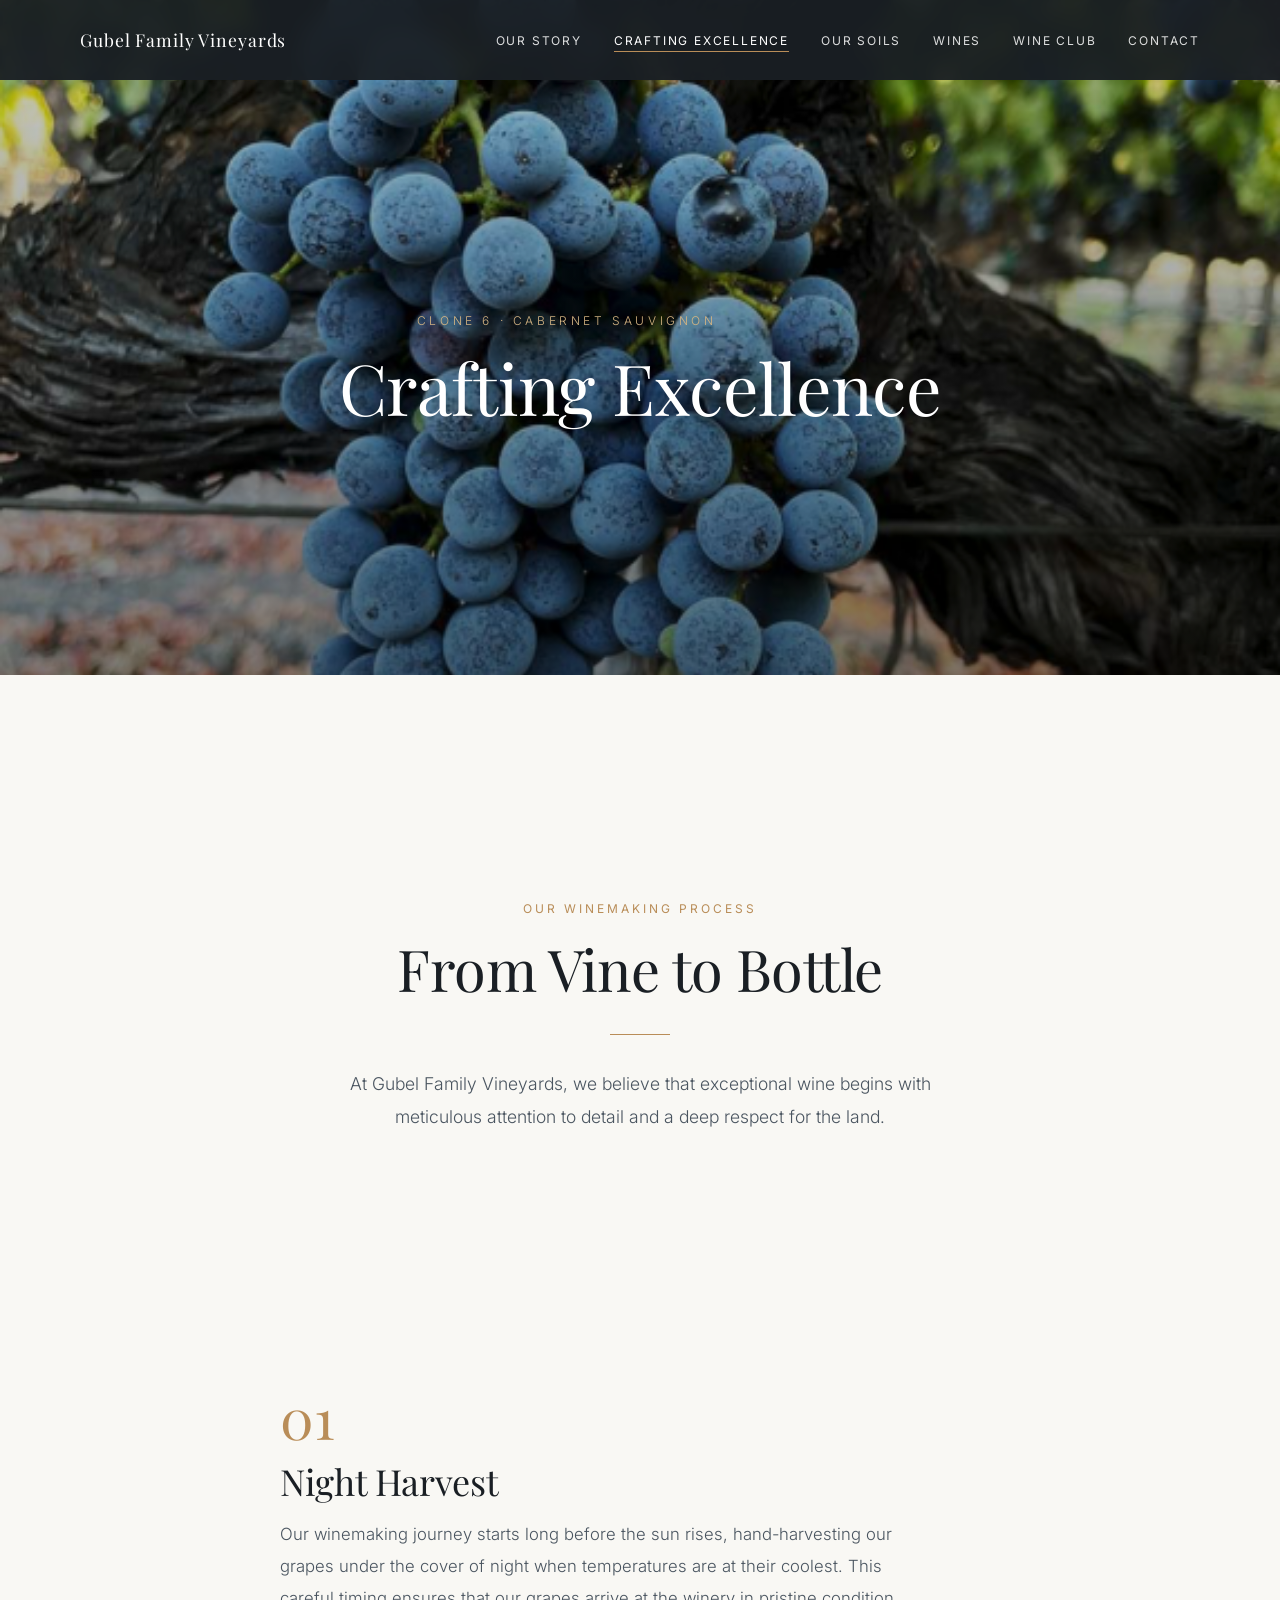
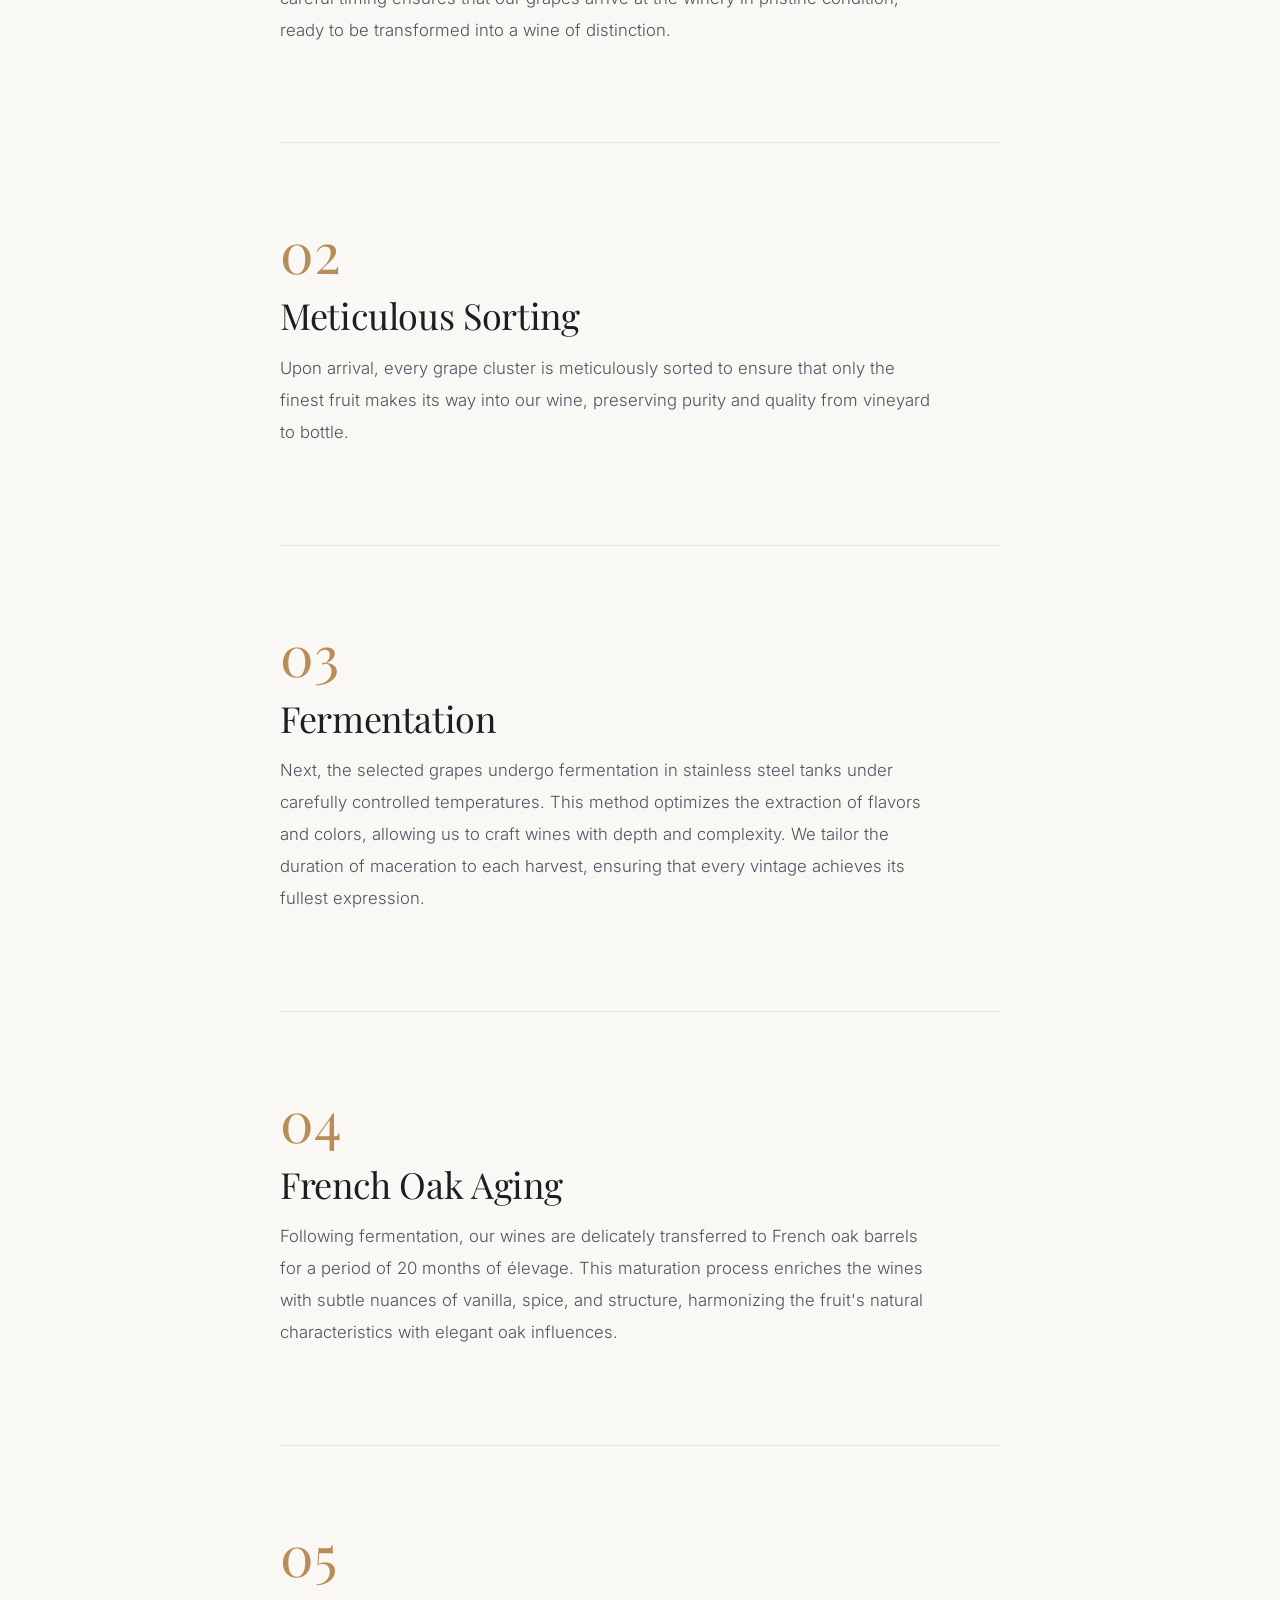
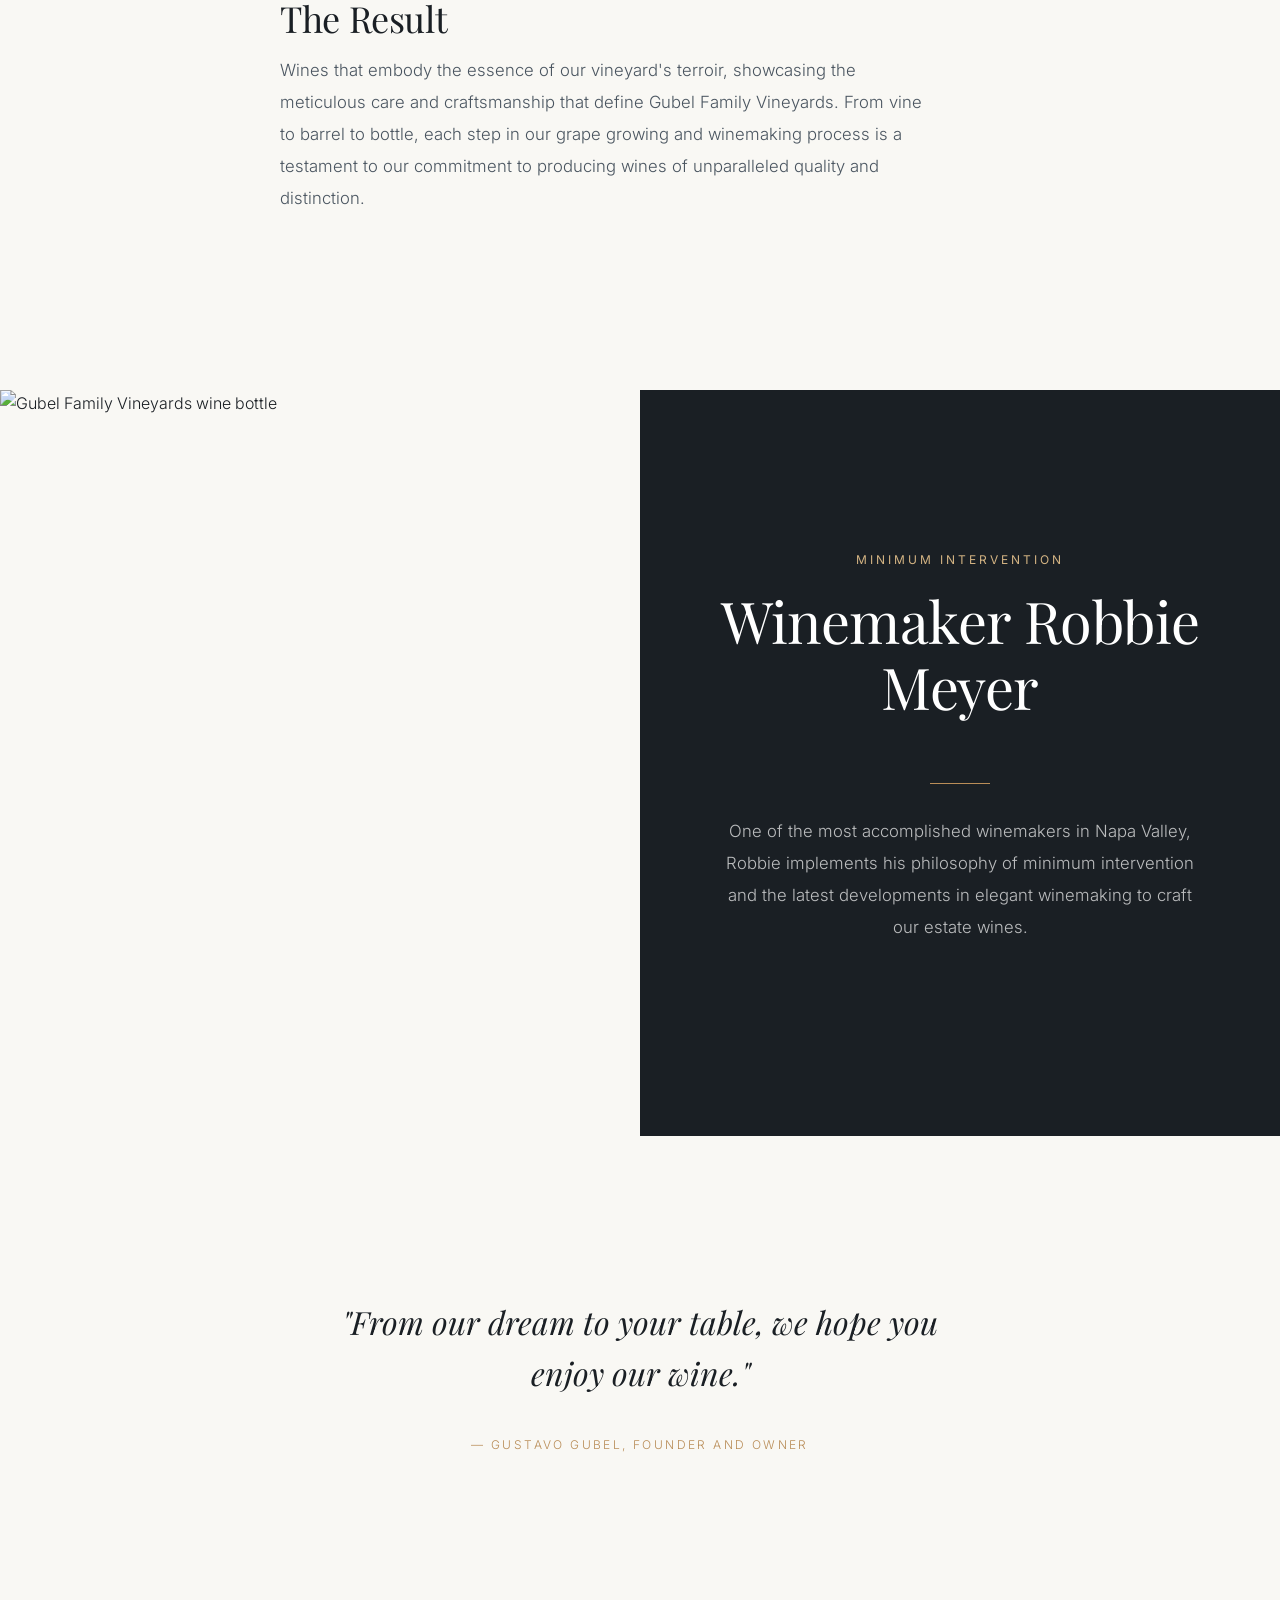
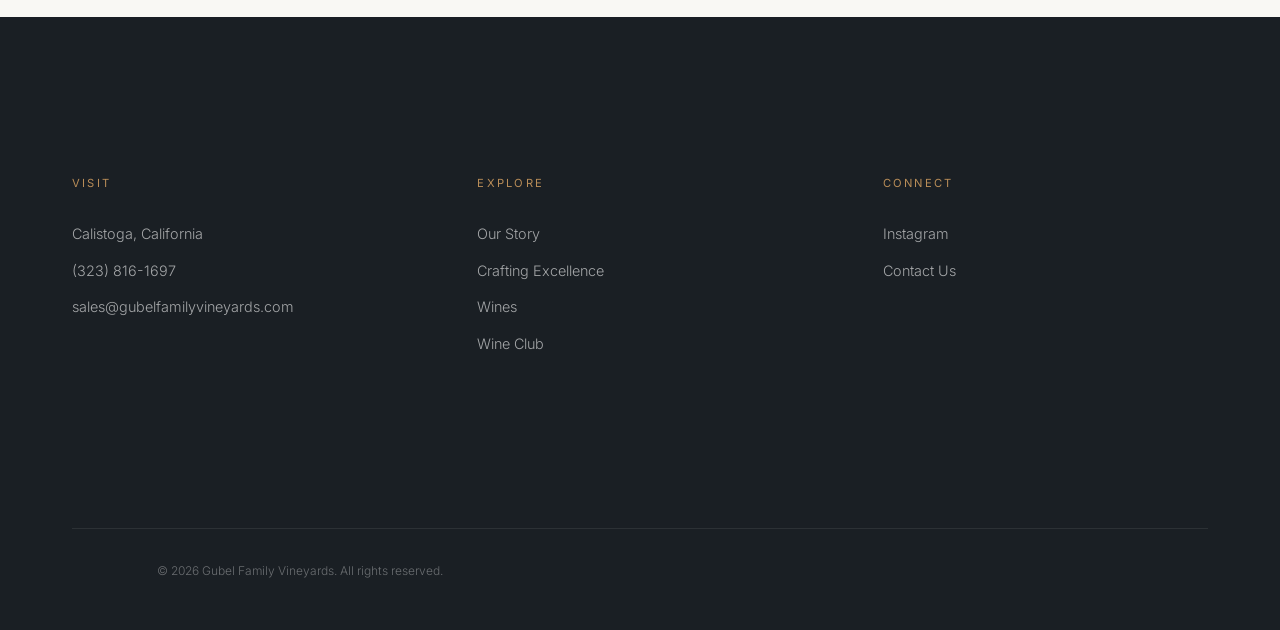
==== pages/crafting-excellence.html @ 37bc7af0 "Create crafting-excellence.html" ====
<!DOCTYPE html>
<html lang="en">
<head>
  <meta charset="UTF-8">
  <meta name="viewport" content="width=device-width, initial-scale=1.0">
  <title>Crafting Excellence | Gubel Family Vineyards — Calistoga, Napa Valley</title>
  <meta name="description" content="Our winemaking process — hand-harvested, meticulously sorted, fermented in stainless steel, and aged 20 months in French oak.">

  <meta property="og:title" content="Crafting Excellence | Gubel Family Vineyards">
  <meta property="og:description" content="Discover the meticulous winemaking process behind our Clone 6 Cabernet Sauvignon.">
  <meta property="og:type" content="website">

  <link rel="preconnect" href="https://fonts.googleapis.com">
  <link rel="preconnect" href="https://fonts.gstatic.com" crossorigin>
  <link href="https://fonts.googleapis.com/css2?family=Playfair+Display:ital,wght@0,400;0,700;1,400&family=Inter:wght@300;400;500&display=swap" rel="stylesheet">
  <link rel="stylesheet" href="../assets/css/style.css">
</head>
<body>

  <nav class="nav nav--scrolled" aria-label="Main navigation">
    <a href="../index.html" class="nav__logo">Gubel Family Vineyards</a>
    <ul class="nav__links">
      <li><a href="our-story.html" class="nav__link">Our Story</a></li>
      <li><a href="crafting-excellence.html" class="nav__link nav__link--active">Crafting Excellence</a></li>
      <li><a href="our-soils.html" class="nav__link">Our Soils</a></li>
      <li><a href="wines.html" class="nav__link">Wines</a></li>
      <li><a href="wine-club.html" class="nav__link">Wine Club</a></li>
      <li><a href="contact.html" class="nav__link">Contact</a></li>
    </ul>
    <button class="nav__toggle" aria-label="Open menu" aria-expanded="false">
      <span></span><span></span><span></span>
    </button>
  </nav>
  <div class="nav__mobile" aria-hidden="true">
    <a href="our-story.html" class="nav__link">Our Story</a>
    <a href="crafting-excellence.html" class="nav__link">Crafting Excellence</a>
    <a href="our-soils.html" class="nav__link">Our Soils</a>
    <a href="wines.html" class="nav__link">Wines</a>
    <a href="wine-club.html" class="nav__link">Wine Club</a>
    <a href="contact.html" class="nav__link">Contact</a>
  </div>

  <section class="page-hero">
    <div class="page-hero__bg" style="background-image: url('../grapes.png');"></div>
    <div class="page-hero__content" data-animate>
      <p class="hero__subtitle">Clone 6 &middot; Cabernet Sauvignon</p>
      <h1 class="page-hero__title">Crafting Excellence</h1>
    </div>
  </section>

  <main>
    <!-- Intro -->
    <section class="section section--large">
      <div class="container" data-animate>
        <div style="text-align: center; max-width: 650px; margin: 0 auto;">
          <span class="label">Our Winemaking Process</span>
          <h2>From Vine to Bottle</h2>
          <hr class="divider divider--center">
          <p style="font-size: 1.1rem; line-height: 1.9; color: var(--color-dark-light); margin: var(--space-md) auto;">At Gubel Family Vineyards, we believe that exceptional wine begins with meticulous attention to detail and a deep respect for the land.</p>
        </div>
      </div>
    </section>

    <!-- Process Steps -->
    <section class="section" style="padding-top: 0;">
      <div class="container">
        <div class="process-grid">

          <div class="process-step" data-animate>
            <div class="process-step__number">01</div>
            <h3 class="process-step__title">Night Harvest</h3>
            <p>Our winemaking journey starts long before the sun rises, hand-harvesting our grapes under the cover of night when temperatures are at their coolest. This careful timing ensures that our grapes arrive at the winery in pristine condition, ready to be transformed into a wine of distinction.</p>
          </div>

          <div class="process-step" data-animate>
            <div class="process-step__number">02</div>
            <h3 class="process-step__title">Meticulous Sorting</h3>
            <p>Upon arrival, every grape cluster is meticulously sorted to ensure that only the finest fruit makes its way into our wine, preserving purity and quality from vineyard to bottle.</p>
          </div>

          <div class="process-step" data-animate>
            <div class="process-step__number">03</div>
            <h3 class="process-step__title">Fermentation</h3>
            <p>Next, the selected grapes undergo fermentation in stainless steel tanks under carefully controlled temperatures. This method optimizes the extraction of flavors and colors, allowing us to craft wines with depth and complexity. We tailor the duration of maceration to each harvest, ensuring that every vintage achieves its fullest expression.</p>
          </div>

          <div class="process-step" data-animate>
            <div class="process-step__number">04</div>
            <h3 class="process-step__title">French Oak Aging</h3>
            <p>Following fermentation, our wines are delicately transferred to French oak barrels for a period of 20 months of élevage. This maturation process enriches the wines with subtle nuances of vanilla, spice, and structure, harmonizing the fruit's natural characteristics with elegant oak influences.</p>
          </div>

          <div class="process-step" data-animate>
            <div class="process-step__number">05</div>
            <h3 class="process-step__title">The Result</h3>
            <p>Wines that embody the essence of our vineyard's terroir, showcasing the meticulous care and craftsmanship that define Gubel Family Vineyards. From vine to barrel to bottle, each step in our grape growing and winemaking process is a testament to our commitment to producing wines of unparalleled quality and distinction.</p>
          </div>

        </div>
      </div>
    </section>

    <!-- Full-bleed image break -->
    <section class="editorial" data-animate>
      <div class="editorial__image" style="min-height: 500px;">
        <img src="../winebottle.png" alt="Gubel Family Vineyards wine bottle" loading="lazy">
      </div>
      <div class="editorial__content" style="background-color: var(--color-dark); color: var(--color-white); text-align: center; align-items: center;">
        <span class="label label--light">Minimum Intervention</span>
        <h2>Winemaker Robbie Meyer</h2>
        <hr class="divider divider--center">
        <p style="color: rgba(255,255,255,0.7); text-align: center;">One of the most accomplished winemakers in Napa Valley, Robbie implements his philosophy of minimum intervention and the latest developments in elegant winemaking to craft our estate wines.</p>
      </div>
    </section>

    <section class="section--quote">
      <div class="container" data-animate>
        <blockquote class="pullquote">
          <p>"From our dream to your table, we hope you enjoy our wine."</p>
          <cite>— Gustavo Gubel, Founder and Owner</cite>
        </blockquote>
      </div>
    </section>
  </main>

  <footer class="footer">
    <div class="container">
      <div class="footer__grid">
        <div>
          <h3 class="footer__heading">Visit</h3>
          <p class="footer__link">Calistoga, California</p>
          <a href="tel:+13238161697" class="footer__link">(323) 816-1697</a>
          <a href="mailto:sales@gubelfamilyvineyards.com" class="footer__link">sales@gubelfamilyvineyards.com</a>
        </div>
        <div>
          <h3 class="footer__heading">Explore</h3>
          <a href="our-story.html" class="footer__link">Our Story</a>
          <a href="crafting-excellence.html" class="footer__link">Crafting Excellence</a>
          <a href="wines.html" class="footer__link">Wines</a>
          <a href="wine-club.html" class="footer__link">Wine Club</a>
        </div>
        <div>
          <h3 class="footer__heading">Connect</h3>
          <a href="https://instagram.com/gubelfamilyvineyards" class="footer__link" target="_blank" rel="noopener">Instagram</a>
          <a href="contact.html" class="footer__link">Contact Us</a>
        </div>
      </div>
      <div class="footer__bottom">
        <p>&copy; 2026 Gubel Family Vineyards. All rights reserved.</p>
      </div>
    </div>
  </footer>

  <script src="../assets/js/main.js"></script>
</body>
</html>
---- assets/css/style.css ----
/* ============================================
   Gubel Family Vineyards — Global Styles
   Elevated luxury aesthetic inspired by
   Ridge, Trefethen, Baldacci, Hoopes, Barnett
   ============================================ */

/* --- Custom Properties --- */
:root {
  /* Brand Colors */
  --color-gold: #B98D58;
  --color-gold-light: #D4B483;
  --color-gold-dark: #96713F;
  --color-cream: #F9F8F4;
  --color-cream-dark: #F0EDE6;
  --color-dark: #1A1F24;
  --color-dark-light: #4A5560;
  --color-dark-medium: #2C353D;
  --color-white: #FFFFFF;
  --color-black: #000000;
  --color-border: rgba(0,0,0,0.08);

  /* Typography */
  --font-heading: 'Playfair Display', Georgia, serif;
  --font-body: 'Inter', -apple-system, BlinkMacSystemFont, sans-serif;

  /* Spacing — generous for luxury feel */
  --space-xs: 0.5rem;
  --space-sm: 1rem;
  --space-md: 2rem;
  --space-lg: 5rem;
  --space-xl: 10rem;
  --space-2xl: 14rem;

  /* Layout */
  --max-width: 1200px;
  --max-width-narrow: 720px;
  --max-width-wide: 1400px;
  --nav-height: 80px;

  /* Transitions */
  --ease-out: cubic-bezier(0.22, 1, 0.36, 1);
  --transition-slow: 0.8s var(--ease-out);
  --transition-medium: 0.5s var(--ease-out);
  --transition-fast: 0.3s ease;
}

/* --- Reset --- */
*,
*::before,
*::after {
  margin: 0;
  padding: 0;
  box-sizing: border-box;
}

html {
  font-size: 16px;
  scroll-behavior: smooth;
}

body {
  font-family: var(--font-body);
  font-weight: 300;
  color: var(--color-dark);
  background-color: var(--color-cream);
  line-height: 1.7;
  -webkit-font-smoothing: antialiased;
  -moz-osx-font-smoothing: grayscale;
}

img {
  max-width: 100%;
  height: auto;
  display: block;
}

a {
  color: inherit;
  text-decoration: none;
}

ul, ol {
  list-style: none;
}

/* --- Typography --- */
h1, h2, h3, h4, h5, h6 {
  font-family: var(--font-heading);
  font-weight: 400;
  line-height: 1.15;
  letter-spacing: -0.01em;
}

h1 { font-size: clamp(3rem, 6vw, 5.5rem); }
h2 { font-size: clamp(2.25rem, 4.5vw, 3.75rem); }
h3 { font-size: clamp(1.5rem, 3vw, 2.25rem); }

p {
  max-width: 65ch;
  margin-bottom: var(--space-sm);
}

/* --- Decorative Elements --- */
.divider {
  width: 60px;
  height: 1px;
  background-color: var(--color-gold);
  border: none;
  margin: var(--space-md) 0;
}

.divider--center {
  margin-left: auto;
  margin-right: auto;
}

.label {
  font-family: var(--font-body);
  font-size: 0.75rem;
  font-weight: 400;
  text-transform: uppercase;
  letter-spacing: 0.25em;
  color: var(--color-gold);
  display: block;
  margin-bottom: var(--space-sm);
}

.label--light {
  color: var(--color-gold-light);
}

/* --- Layout Utilities --- */
.container {
  width: 100%;
  max-width: var(--max-width);
  margin: 0 auto;
  padding: 0 var(--space-md);
}

.container--narrow {
  max-width: var(--max-width-narrow);
}

.container--wide {
  max-width: var(--max-width-wide);
}

.section {
  padding: var(--space-lg) 0;
}

.section--large {
  padding: var(--space-xl) 0;
}

/* --- Navigation --- */
.nav {
  position: fixed;
  top: 0;
  left: 0;
  right: 0;
  height: var(--nav-height);
  display: flex;
  align-items: center;
  justify-content: space-between;
  padding: 0 var(--space-md);
  background-color: transparent;
  z-index: 100;
  transition: background-color 0.4s ease, backdrop-filter 0.4s ease;
}

.nav--scrolled {
  background-color: rgba(26, 31, 36, 0.95);
  backdrop-filter: blur(10px);
  -webkit-backdrop-filter: blur(10px);
}

.nav__logo {
  font-family: var(--font-heading);
  font-size: 1.1rem;
  color: var(--color-white);
  letter-spacing: 0.05em;
  z-index: 101;
}

.nav__logo img {
  height: 45px;
}

.nav__links {
  display: none;
  gap: var(--space-md);
  align-items: center;
}

.nav__link {
  font-size: 0.75rem;
  font-weight: 400;
  text-transform: uppercase;
  letter-spacing: 0.15em;
  color: rgba(255,255,255,0.85);
  transition: color var(--transition-fast);
  position: relative;
}

.nav__link::after {
  content: '';
  position: absolute;
  bottom: -4px;
  left: 0;
  width: 0;
  height: 1px;
  background-color: var(--color-gold);
  transition: width var(--transition-fast);
}

.nav__link:hover,
.nav__link--active {
  color: var(--color-white);
}

.nav__link:hover::after,
.nav__link--active::after {
  width: 100%;
}

.nav__toggle {
  display: flex;
  flex-direction: column;
  gap: 6px;
  background: none;
  border: none;
  cursor: pointer;
  padding: var(--space-xs);
  z-index: 101;
}

.nav__toggle span {
  width: 24px;
  height: 1.5px;
  background-color: var(--color-white);
  transition: transform 0.4s ease, opacity 0.4s ease;
}

.nav__toggle--open span:nth-child(1) {
  transform: rotate(45deg) translate(5px, 5px);
}

.nav__toggle--open span:nth-child(2) {
  opacity: 0;
}

.nav__toggle--open span:nth-child(3) {
  transform: rotate(-45deg) translate(5px, -5px);
}

/* Mobile menu */
.nav__mobile {
  position: fixed;
  top: 0;
  left: 0;
  right: 0;
  bottom: 0;
  background-color: var(--color-dark);
  display: flex;
  flex-direction: column;
  align-items: center;
  justify-content: center;
  gap: var(--space-md);
  opacity: 0;
  visibility: hidden;
  transition: opacity 0.5s ease, visibility 0.5s ease;
  z-index: 99;
}

.nav__mobile--open {
  opacity: 1;
  visibility: visible;
}

.nav__mobile .nav__link {
  font-size: 1.25rem;
  letter-spacing: 0.2em;
  opacity: 0;
  transform: translateY(20px);
  transition: opacity 0.4s ease, transform 0.4s ease, color var(--transition-fast);
}

.nav__mobile--open .nav__link {
  opacity: 1;
  transform: translateY(0);
}

.nav__mobile--open .nav__link:nth-child(1) { transition-delay: 0.1s; }
.nav__mobile--open .nav__link:nth-child(2) { transition-delay: 0.15s; }
.nav__mobile--open .nav__link:nth-child(3) { transition-delay: 0.2s; }
.nav__mobile--open .nav__link:nth-child(4) { transition-delay: 0.25s; }
.nav__mobile--open .nav__link:nth-child(5) { transition-delay: 0.3s; }
.nav__mobile--open .nav__link:nth-child(6) { transition-delay: 0.35s; }
.nav__mobile--open .nav__link:nth-child(7) { transition-delay: 0.4s; }

/* --- Buttons --- */
.btn {
  display: inline-block;
  padding: 1rem 2.5rem;
  font-family: var(--font-body);
  font-size: 0.7rem;
  font-weight: 400;
  text-transform: uppercase;
  letter-spacing: 0.2em;
  border: none;
  cursor: pointer;
  transition: all var(--transition-fast);
}

.btn--primary {
  background-color: var(--color-gold);
  color: var(--color-white);
}

.btn--primary:hover {
  background-color: var(--color-gold-dark);
}

.btn--outline {
  background-color: transparent;
  color: var(--color-gold);
  border: 1px solid var(--color-gold);
}

.btn--outline:hover {
  background-color: var(--color-gold);
  color: var(--color-white);
}

.btn--outline-light {
  background-color: transparent;
  color: var(--color-white);
  border: 1px solid rgba(255,255,255,0.4);
}

.btn--outline-light:hover {
  border-color: var(--color-white);
  background-color: var(--color-white);
  color: var(--color-dark);
}

.btn--dark {
  background-color: var(--color-dark);
  color: var(--color-white);
}

.btn--dark:hover {
  background-color: var(--color-dark-medium);
}

/* --- Hero Section --- */
.hero {
  position: relative;
  height: 100vh;
  min-height: 700px;
  display: flex;
  align-items: center;
  justify-content: center;
  text-align: center;
  color: var(--color-white);
  overflow: hidden;
}

.hero__bg {
  position: absolute;
  inset: 0;
  background-size: cover;
  background-position: center;
  z-index: -1;
  transform: scale(1.05);
  transition: transform 8s ease;
}

.hero--loaded .hero__bg {
  transform: scale(1);
}

.hero__bg::after {
  content: '';
  position: absolute;
  inset: 0;
  background: linear-gradient(
    to bottom,
    rgba(0,0,0,0.15) 0%,
    rgba(0,0,0,0.3) 50%,
    rgba(0,0,0,0.5) 100%
  );
}

.hero__content {
  max-width: 800px;
  padding: 0 var(--space-md);
}

.hero__title {
  margin-bottom: var(--space-md);
  font-weight: 400;
  text-shadow: 0 2px 40px rgba(0,0,0,0.3);
}

.hero__subtitle {
  font-family: var(--font-body);
  font-size: 0.75rem;
  font-weight: 300;
  text-transform: uppercase;
  letter-spacing: 0.3em;
  margin-bottom: var(--space-sm);
  color: var(--color-gold-light);
}

.hero__text {
  font-size: 1.1rem;
  font-weight: 300;
  color: rgba(255,255,255,0.8);
  margin: 0 auto var(--space-lg);
  max-width: 500px;
  line-height: 1.8;
}

/* Scroll indicator */
.hero__scroll {
  position: absolute;
  bottom: var(--space-md);
  left: 50%;
  transform: translateX(-50%);
  display: flex;
  flex-direction: column;
  align-items: center;
  gap: var(--space-xs);
  color: rgba(255,255,255,0.5);
  font-size: 0.65rem;
  text-transform: uppercase;
  letter-spacing: 0.2em;
}

.hero__scroll-line {
  width: 1px;
  height: 40px;
  background: linear-gradient(to bottom, rgba(255,255,255,0.5), transparent);
  animation: scrollPulse 2s ease-in-out infinite;
}

@keyframes scrollPulse {
  0%, 100% { opacity: 0.3; transform: scaleY(0.5); }
  50% { opacity: 1; transform: scaleY(1); }
}

/* --- Editorial Blocks (alternating image/text) --- */
.editorial {
  display: grid;
  grid-template-columns: 1fr;
  gap: 0;
  align-items: stretch;
}

.editorial__image {
  position: relative;
  min-height: 400px;
  overflow: hidden;
}

.editorial__image img {
  width: 100%;
  height: 100%;
  object-fit: cover;
  position: absolute;
  inset: 0;
}

.editorial__content {
  padding: var(--space-lg) var(--space-md);
  display: flex;
  flex-direction: column;
  justify-content: center;
}

.editorial__content h2 {
  margin-bottom: var(--space-md);
}

.editorial__content p {
  font-size: 1.05rem;
  line-height: 1.9;
  color: var(--color-dark-light);
  margin-bottom: var(--space-md);
}

.editorial--dark {
  background-color: var(--color-dark);
  color: var(--color-white);
}

.editorial--dark .editorial__content p {
  color: rgba(255,255,255,0.7);
}

/* --- Featured Wine Section --- */
.featured-wine {
  text-align: center;
  background-color: var(--color-dark);
  color: var(--color-white);
  padding: var(--space-xl) 0;
}

.featured-wine__rating {
  font-family: var(--font-heading);
  font-size: clamp(1.25rem, 2vw, 1.5rem);
  color: var(--color-gold);
  font-style: italic;
  margin-bottom: var(--space-xs);
}

.featured-wine__source {
  font-size: 0.75rem;
  text-transform: uppercase;
  letter-spacing: 0.2em;
  color: rgba(255,255,255,0.5);
  margin-bottom: var(--space-lg);
}

.featured-wine__description {
  font-size: 1.1rem;
  line-height: 1.9;
  color: rgba(255,255,255,0.7);
  max-width: 550px;
  margin: 0 auto var(--space-lg);
}

/* --- Page Hero (Interior Pages) --- */
.page-hero {
  position: relative;
  height: 70vh;
  min-height: 500px;
  display: flex;
  align-items: center;
  justify-content: center;
  text-align: center;
  color: var(--color-white);
  overflow: hidden;
}

.page-hero--short {
  height: 50vh;
  min-height: 380px;
}

.page-hero__bg {
  position: absolute;
  inset: 0;
  background-size: cover;
  background-position: center;
  z-index: -1;
}

.page-hero__bg::after {
  content: '';
  position: absolute;
  inset: 0;
  background: linear-gradient(
    to bottom,
    rgba(0,0,0,0.2) 0%,
    rgba(0,0,0,0.5) 100%
  );
}

.page-hero__content {
  max-width: 800px;
  padding: 0 var(--space-md);
  padding-top: var(--nav-height);
}

.page-hero__title {
  font-size: clamp(2.75rem, 5.5vw, 4.5rem);
  margin-bottom: var(--space-sm);
}

/* --- Page Content --- */
.page-content {
  max-width: var(--max-width-narrow);
  margin: 0 auto;
}

.page-content p {
  font-size: 1.1rem;
  line-height: 1.9;
  margin-bottom: var(--space-md);
  color: var(--color-dark-light);
}

.page-content--light p {
  color: rgba(255,255,255,0.75);
}

/* --- Pullquote --- */
.section--quote {
  text-align: center;
  padding: var(--space-xl) 0;
  background-color: var(--color-cream);
}

.pullquote {
  max-width: 650px;
  margin: 0 auto;
}

.pullquote p {
  font-family: var(--font-heading);
  font-style: italic;
  font-size: clamp(1.5rem, 3vw, 2rem);
  line-height: 1.6;
  color: var(--color-dark);
  margin-bottom: var(--space-md);
  max-width: none;
}

.pullquote cite {
  font-style: normal;
  font-size: 0.75rem;
  text-transform: uppercase;
  letter-spacing: 0.2em;
  color: var(--color-gold);
}

/* --- Process Steps (Crafting Excellence) --- */
.process-grid {
  max-width: var(--max-width-narrow);
  margin: 0 auto;
}

.process-step {
  padding: var(--space-lg) 0;
  border-bottom: 1px solid var(--color-border);
}

.process-step:first-child {
  padding-top: 0;
}

.process-step:last-child {
  border-bottom: none;
  padding-bottom: 0;
}

.process-step__number {
  font-family: var(--font-heading);
  font-size: 3.5rem;
  color: var(--color-gold);
  line-height: 1;
  margin-bottom: var(--space-sm);
}

.process-step__title {
  margin-bottom: var(--space-sm);
}

.process-step p {
  color: var(--color-dark-light);
  line-height: 1.9;
  font-size: 1.05rem;
}

/* --- Wine Cards --- */
.wines-grid {
  display: grid;
  grid-template-columns: 1fr;
  gap: var(--space-xl);
  max-width: 1000px;
  margin: 0 auto;
}

.wine-card {
  text-align: center;
  padding: var(--space-lg);
  background-color: var(--color-white);
  transition: transform var(--transition-medium);
}

.wine-card:hover {
  transform: translateY(-4px);
}

.wine-card--dark {
  background-color: var(--color-dark-medium);
}

.wine-card__image {
  margin-bottom: var(--space-md);
}

.wine-card__image img {
  max-height: 450px;
  margin: 0 auto;
  object-fit: contain;
}

.wine-card__category {
  font-size: 0.7rem;
  text-transform: uppercase;
  letter-spacing: 0.2em;
  color: var(--color-gold);
  margin-bottom: var(--space-xs);
}

.wine-card__title {
  font-size: 1.25rem;
  margin-bottom: var(--space-sm);
}

.wine-card__price {
  font-family: var(--font-heading);
  font-size: 1.5rem;
  color: var(--color-dark);
  margin-bottom: var(--space-md);
}

.wine-card--dark .wine-card__price {
  color: var(--color-white);
}

.wine-card__btn {
  min-width: 200px;
}

/* --- Wine Club Cards --- */
.club-grid {
  display: grid;
  grid-template-columns: 1fr;
  gap: var(--space-md);
  max-width: 900px;
  margin: 0 auto;
}

.club-card {
  background-color: var(--color-white);
  overflow: hidden;
  transition: transform var(--transition-medium);
}

.club-card:hover {
  transform: translateY(-4px);
}

.club-card--featured {
  border-top: 3px solid var(--color-gold);
}

.club-card__header {
  background-color: var(--color-dark);
  color: var(--color-white);
  padding: var(--space-lg) var(--space-md);
  text-align: center;
}

.club-card--featured .club-card__header {
  background-color: var(--color-dark);
}

.club-card__badge {
  font-size: 0.7rem;
  text-transform: uppercase;
  letter-spacing: 0.2em;
  color: var(--color-gold);
  margin-bottom: var(--space-xs);
}

.club-card__title {
  font-size: 2.5rem;
}

.club-card__subtitle {
  font-size: 0.85rem;
  color: rgba(255,255,255,0.6);
  margin-top: var(--space-xs);
}

.club-card__body {
  padding: var(--space-lg) var(--space-md);
  text-align: center;
}

.club-card__price {
  font-family: var(--font-heading);
  font-size: 3rem;
  color: var(--color-dark);
  margin-bottom: var(--space-sm);
}

.club-card__frequency {
  font-size: 0.85rem;
  font-family: var(--font-body);
  color: var(--color-dark-light);
  display: block;
  margin-bottom: var(--space-md);
}

.club-card__features {
  text-align: left;
  margin-bottom: var(--space-lg);
  padding: 0;
}

.club-card__features li {
  padding: 0.75rem 0;
  border-bottom: 1px solid var(--color-border);
  font-size: 0.925rem;
  color: var(--color-dark-light);
  display: flex;
  align-items: center;
  gap: var(--space-sm);
}

.club-card__features li::before {
  content: '';
  width: 6px;
  height: 6px;
  border-radius: 50%;
  background-color: var(--color-gold);
  flex-shrink: 0;
}

.club-card__btn {
  width: 100%;
}

/* --- Contact Page --- */
.contact-grid {
  display: grid;
  grid-template-columns: 1fr;
  gap: var(--space-xl);
}

.contact-form h2,
.contact-info h2 {
  margin-bottom: var(--space-md);
}

.form-group {
  margin-bottom: var(--space-md);
}

.form-label {
  display: block;
  font-size: 0.7rem;
  text-transform: uppercase;
  letter-spacing: 0.15em;
  margin-bottom: var(--space-xs);
  color: var(--color-dark-light);
}

.form-input {
  width: 100%;
  padding: 1rem;
  font-family: var(--font-body);
  font-size: 1rem;
  font-weight: 300;
  border: none;
  border-bottom: 1px solid rgba(0,0,0,0.15);
  background-color: transparent;
  color: var(--color-dark);
  transition: border-color var(--transition-fast);
}

.form-input:focus {
  outline: none;
  border-bottom-color: var(--color-gold);
}

.form-textarea {
  resize: vertical;
  min-height: 150px;
  border: 1px solid rgba(0,0,0,0.15);
  padding: 1rem;
}

.form-textarea:focus {
  border-color: var(--color-gold);
}

.contact-info__item {
  margin-bottom: var(--space-lg);
}

.contact-info__item h3 {
  font-size: 0.7rem;
  font-family: var(--font-body);
  text-transform: uppercase;
  letter-spacing: 0.15em;
  color: var(--color-gold);
  margin-bottom: var(--space-xs);
}

.contact-info__item p,
.contact-info__item a {
  font-size: 1.1rem;
  font-weight: 300;
  color: var(--color-dark-light);
  transition: color var(--transition-fast);
}

.contact-info__item a:hover {
  color: var(--color-gold);
}

/* --- Footer --- */
.footer {
  background-color: var(--color-dark);
  color: var(--color-white);
  padding: var(--space-xl) 0 var(--space-md);
}

.footer__grid {
  display: grid;
  grid-template-columns: 1fr;
  gap: var(--space-lg);
  margin-bottom: var(--space-xl);
}

.footer__heading {
  font-size: 0.7rem;
  font-family: var(--font-body);
  text-transform: uppercase;
  letter-spacing: 0.2em;
  color: var(--color-gold);
  margin-bottom: var(--space-md);
}

.footer__link {
  display: block;
  font-size: 0.9rem;
  font-weight: 300;
  color: rgba(255,255,255,0.6);
  margin-bottom: 0.75rem;
  transition: color var(--transition-fast);
}

.footer__link:hover {
  color: var(--color-white);
}

.footer__bottom {
  border-top: 1px solid rgba(255,255,255,0.08);
  padding-top: var(--space-md);
  text-align: center;
  font-size: 0.75rem;
  font-weight: 300;
  color: rgba(255,255,255,0.35);
}

/* --- Scroll Animations --- */
[data-animate] {
  opacity: 0;
  transform: translateY(40px);
  transition: opacity 0.8s var(--ease-out), transform 0.8s var(--ease-out);
}

[data-animate].is-visible {
  opacity: 1;
  transform: translateY(0);
}

[data-animate-delay="1"] { transition-delay: 0.1s; }
[data-animate-delay="2"] { transition-delay: 0.2s; }
[data-animate-delay="3"] { transition-delay: 0.3s; }

/* Fade from left / right for editorial blocks */
[data-animate="fade-left"] {
  opacity: 0;
  transform: translateX(-40px);
}

[data-animate="fade-right"] {
  opacity: 0;
  transform: translateX(40px);
}

[data-animate="fade-left"].is-visible,
[data-animate="fade-right"].is-visible {
  opacity: 1;
  transform: translateX(0);
}

/* --- Responsive --- */
@media (min-width: 768px) {
  .nav__links {
    display: flex;
  }

  .nav__toggle {
    display: none;
  }

  .footer__grid {
    grid-template-columns: repeat(3, 1fr);
  }

  .editorial {
    grid-template-columns: 1fr 1fr;
  }

  .editorial__image {
    min-height: auto;
  }

  .editorial--reverse .editorial__image {
    order: 2;
  }

  .editorial--reverse .editorial__content {
    order: 1;
  }

  .editorial__content {
    padding: var(--space-xl) var(--space-lg);
  }

  .wines-grid {
    grid-template-columns: repeat(2, 1fr);
  }

  .club-grid {
    grid-template-columns: repeat(2, 1fr);
  }

  .contact-grid {
    grid-template-columns: 1.2fr 0.8fr;
  }
}

@media (min-width: 1024px) {
  .section {
    padding: var(--space-xl) 0;
  }

  .section--large {
    padding: var(--space-2xl) 0;
  }

  .page-hero {
    height: 75vh;
  }

  .nav {
    padding: 0 var(--space-lg);
  }
}

/* --- Accessibility --- */
@media (prefers-reduced-motion: reduce) {
  *, *::before, *::after {
    animation-duration: 0.01ms !important;
    transition-duration: 0.01ms !important;
    scroll-behavior: auto !important;
  }

  [data-animate] {
    opacity: 1;
    transform: none;
  }
}

.sr-only {
  position: absolute;
  width: 1px;
  height: 1px;
  padding: 0;
  margin: -1px;
  overflow: hidden;
  clip: rect(0, 0, 0, 0);
  white-space: nowrap;
  border-width: 0;
}
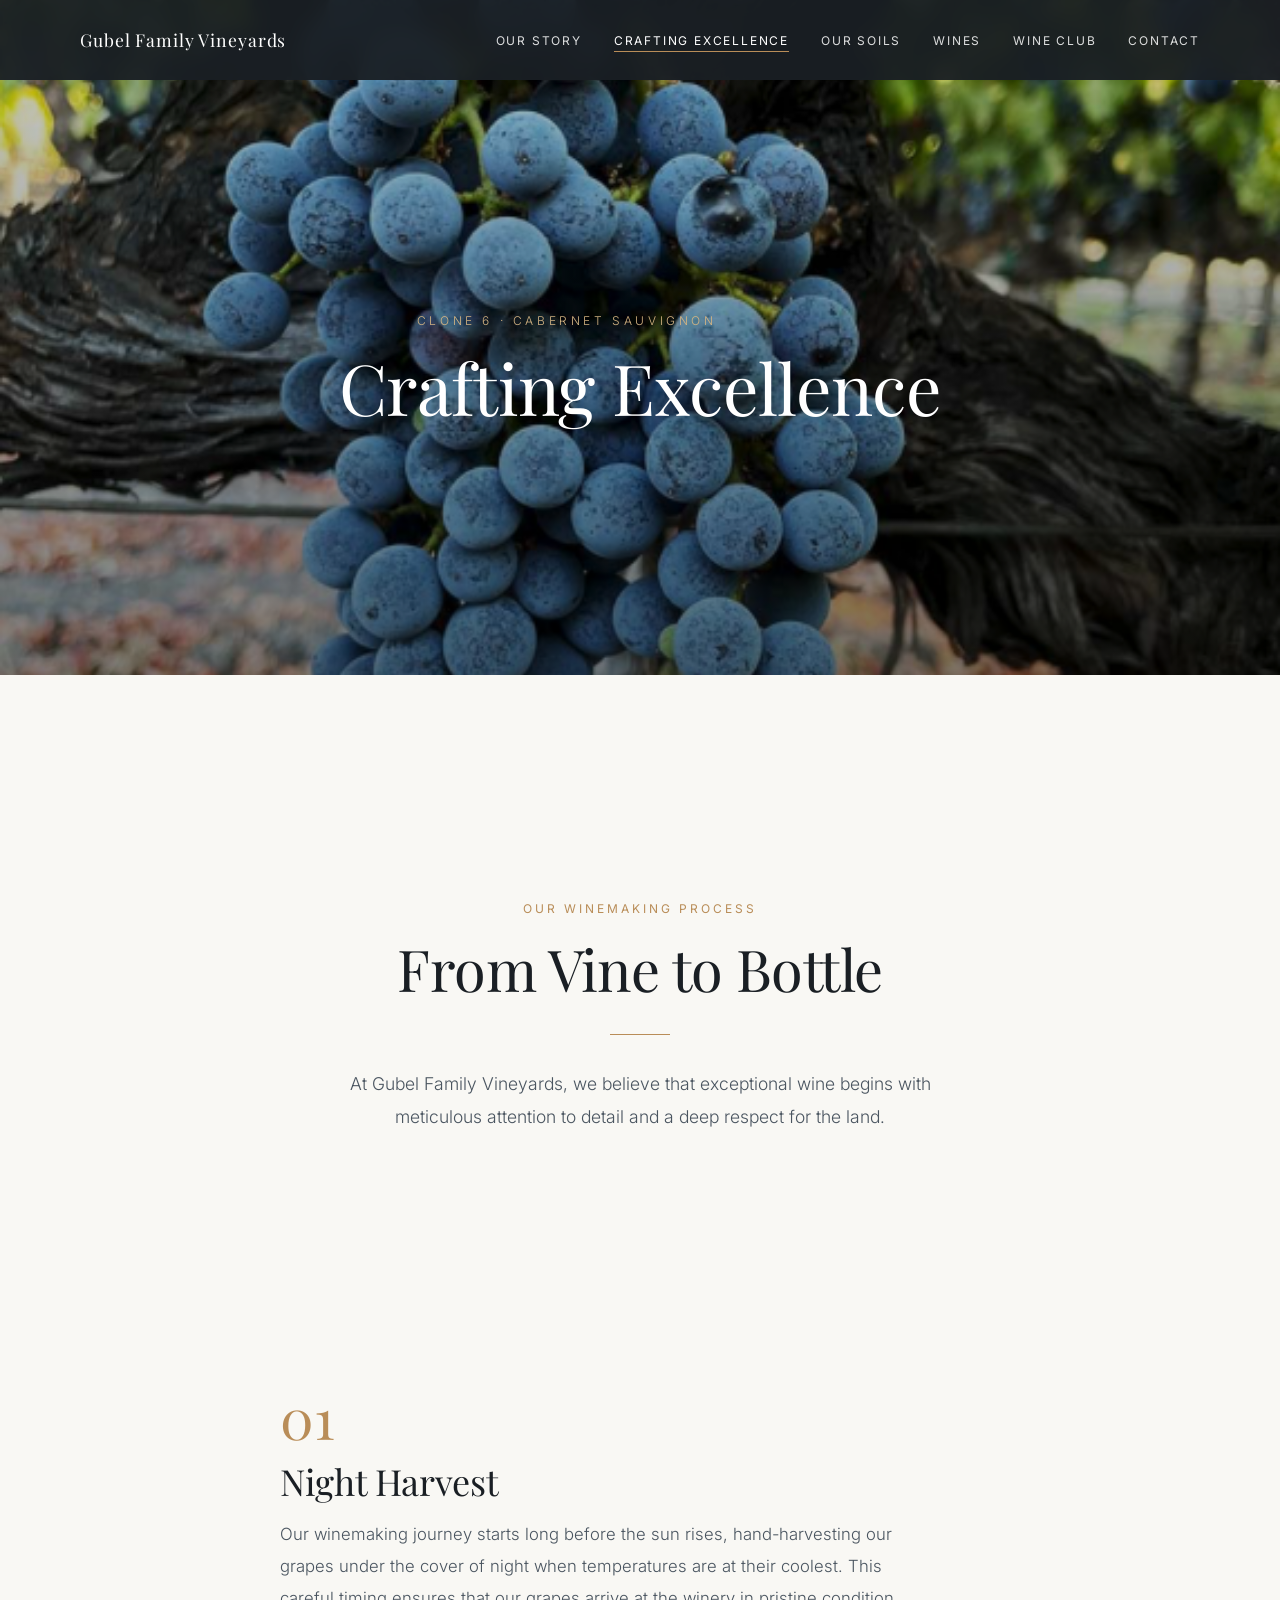
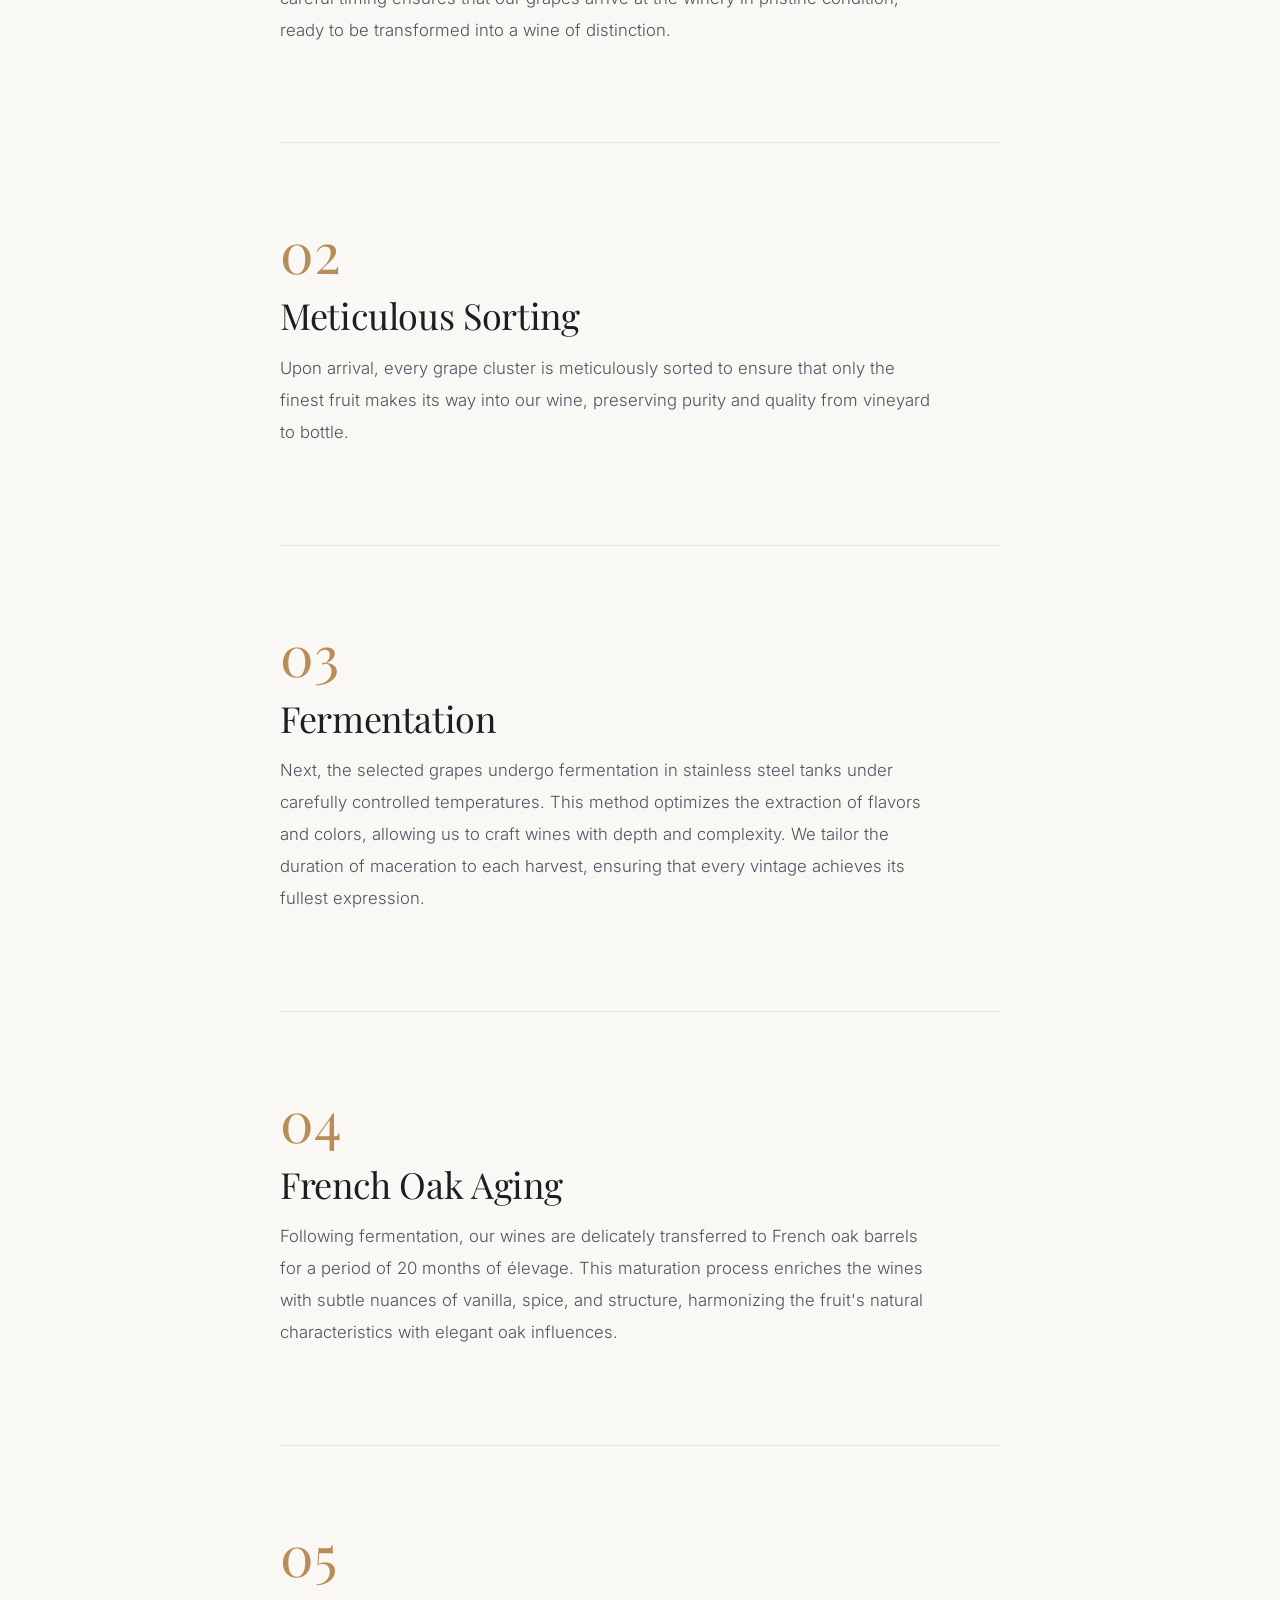
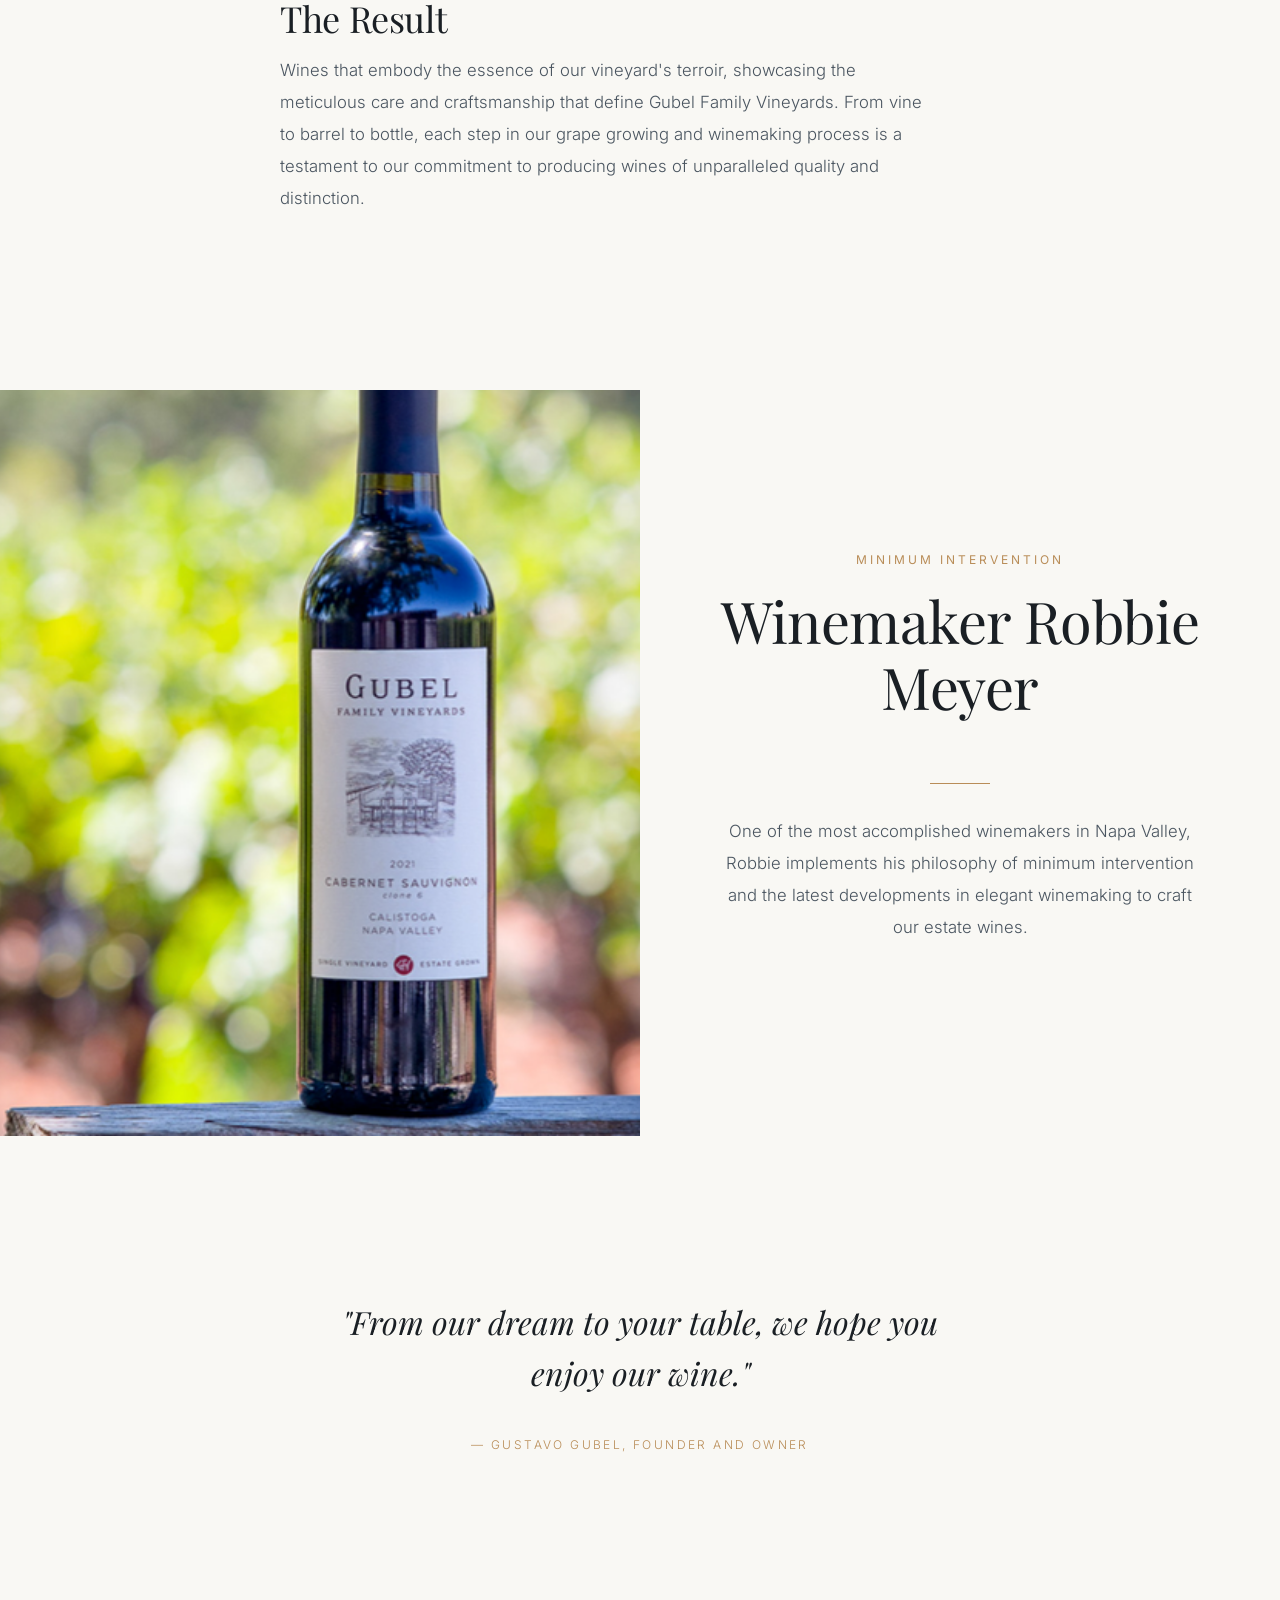
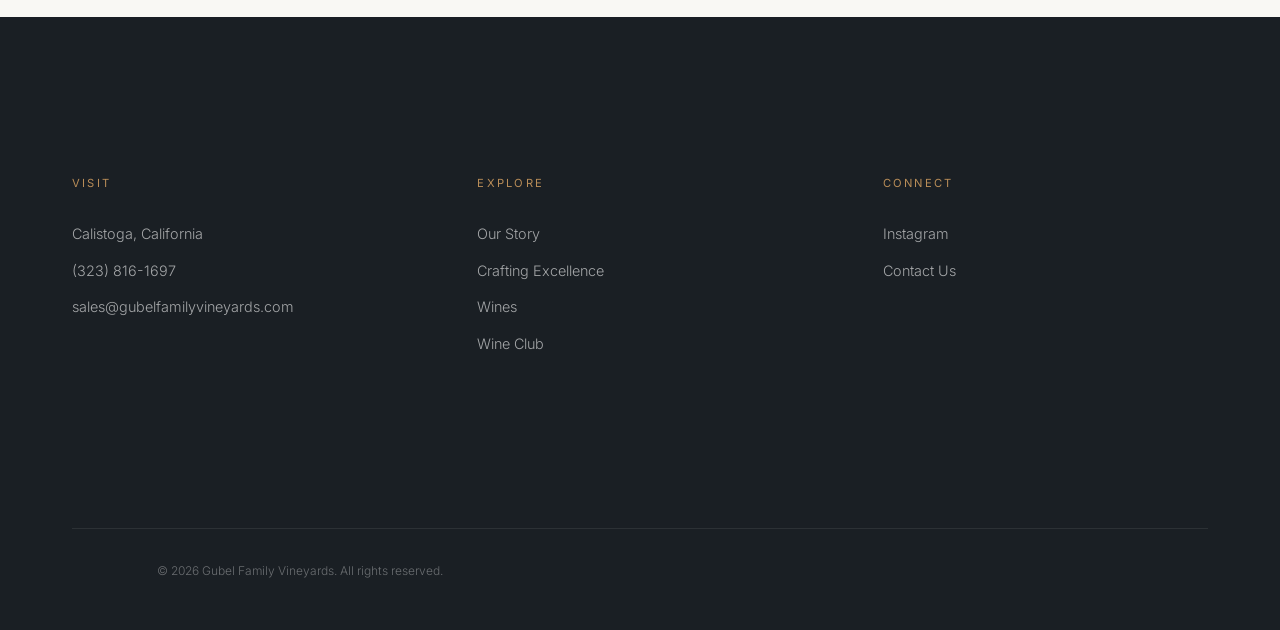
==== commit 3b184521: "Update crafting-excellence.html" ====
--- a/pages/crafting-excellence.html
+++ b/pages/crafting-excellence.html
@@ -102,14 +102,14 @@
 
     <!-- Full-bleed image break -->
     <section class="editorial" data-animate>
-      <div class="editorial__image" style="min-height: 500px;">
+      <div class="editorial__image" style="min-height: 300px;">
         <img src="../winebottle.png" alt="Gubel Family Vineyards wine bottle" loading="lazy">
       </div>
-      <div class="editorial__content" style="background-color: var(--color-dark); color: var(--color-white); text-align: center; align-items: center;">
-        <span class="label label--light">Minimum Intervention</span>
+      <div class="editorial__content" style="background-color: var(--color-cream-warm); text-align: center; align-items: center;">
+        <span class="label">Minimum Intervention</span>
         <h2>Winemaker Robbie Meyer</h2>
         <hr class="divider divider--center">
-        <p style="color: rgba(255,255,255,0.7); text-align: center;">One of the most accomplished winemakers in Napa Valley, Robbie implements his philosophy of minimum intervention and the latest developments in elegant winemaking to craft our estate wines.</p>
+        <p style="text-align: center;">One of the most accomplished winemakers in Napa Valley, Robbie implements his philosophy of minimum intervention and the latest developments in elegant winemaking to craft our estate wines.</p>
       </div>
     </section>
 
